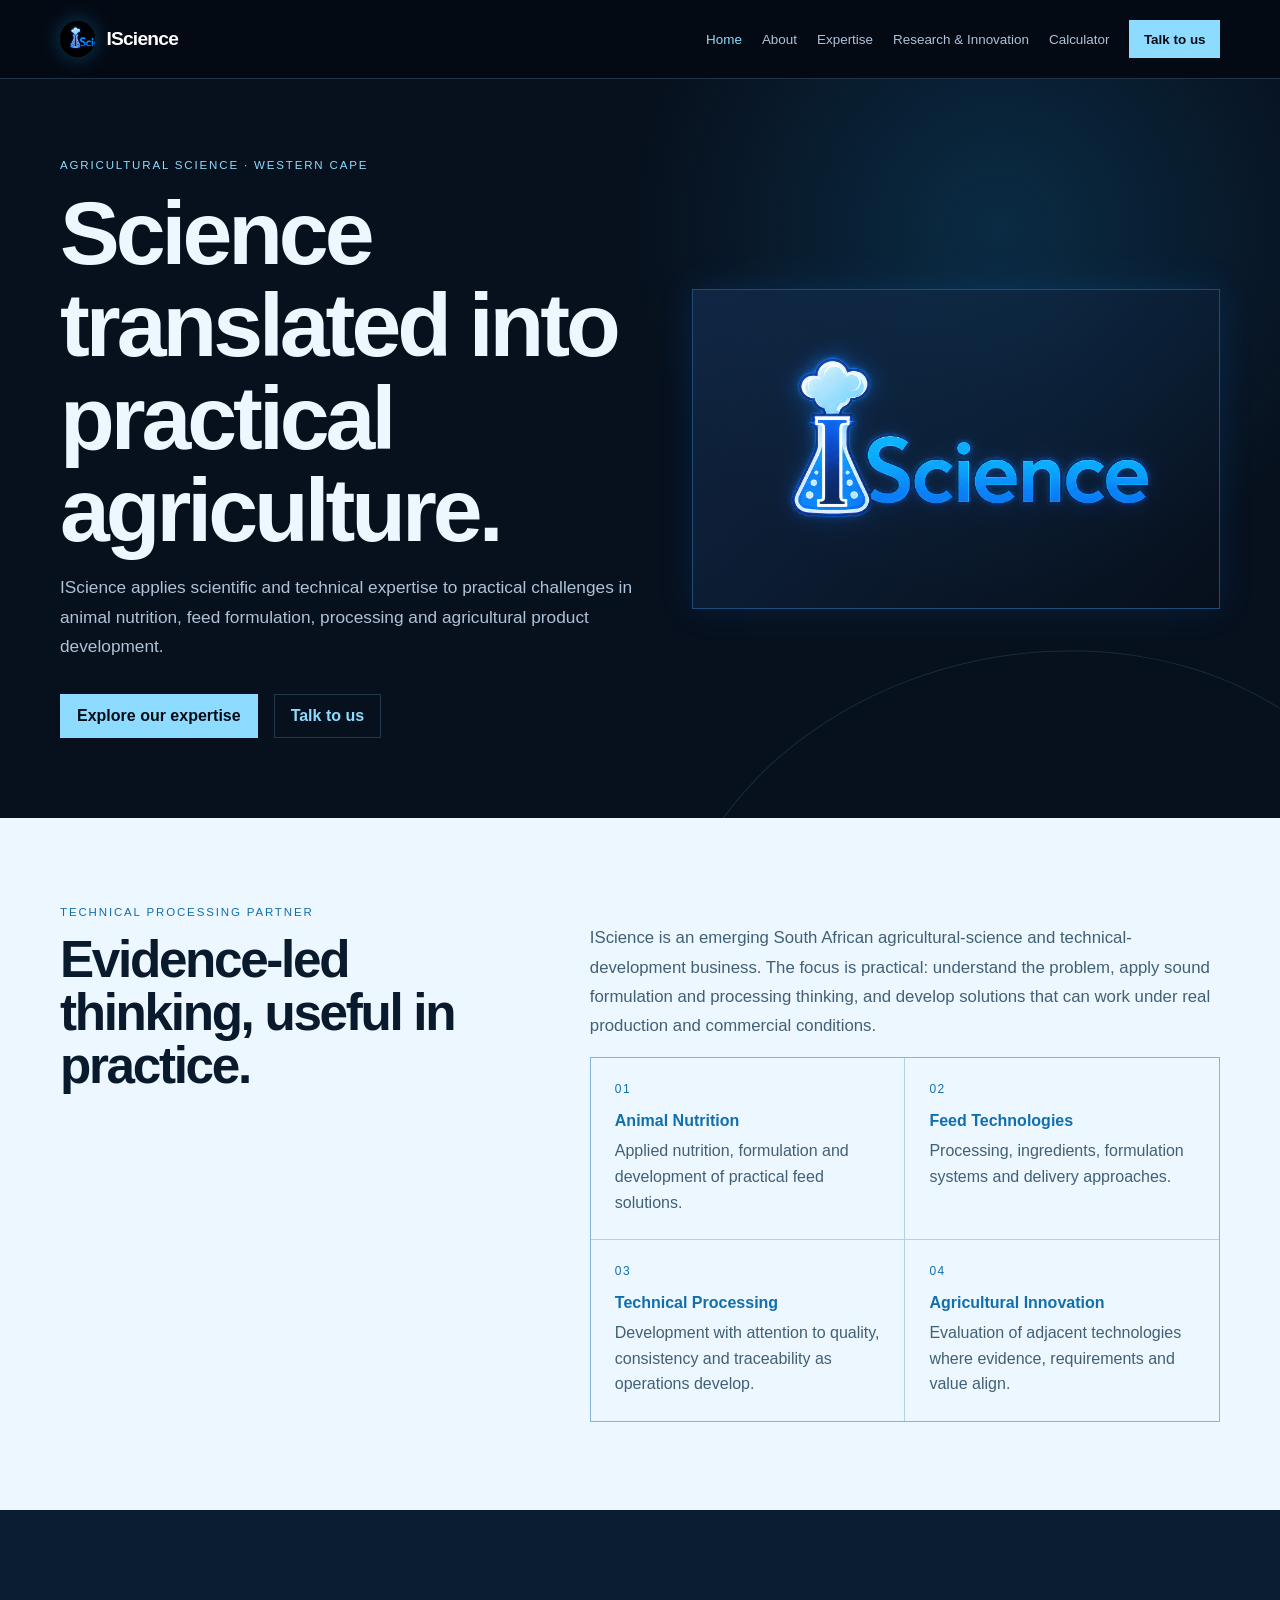
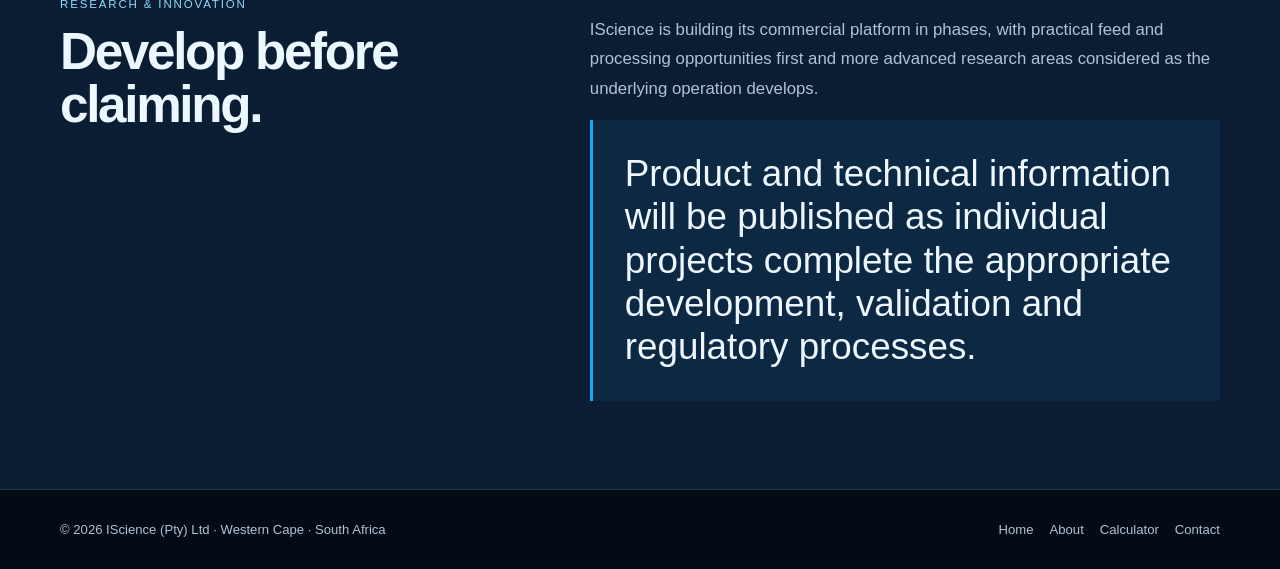
==== index.html @ 3fcf1ebd "Publish existing IScience site on GitHub Pages" ====
<!doctype html>
<html lang="en-ZA">
<head>
  <meta charset="utf-8">
  <meta name="viewport" content="width=device-width, initial-scale=1">
  <title>IScience | Agricultural Science, Nutrition &amp; Feed Technology</title>
  <meta name="description" content="IScience is a Western Cape agricultural science business focused on animal nutrition, feed technology, technical processing and practical product development.">
  <link rel="icon" href="assets/iscience-logo.png" type="image/png">
  <link rel="stylesheet" href="styles.css">
  <script src="script.js" defer></script>
</head>
<body>
  <a class="skip-link" href="#main-content">Skip to content</a>
  <header class="site-header">
    <div class="header-inner">
      <a class="brand" href="index.html" aria-label="IScience home"><img class="brand-mark" src="assets/iscience-logo.png" alt=""><span class="brand-word">IScience</span></a>
      <button class="menu-toggle" type="button" data-menu-toggle aria-controls="site-navigation" aria-expanded="false">Menu</button>
      <nav class="site-nav" id="site-navigation" aria-label="Primary navigation">
        <a href="index.html" aria-current="page">Home</a>
        <a href="about/index.html">About</a>
        <a href="index.html#expertise">Expertise</a>
        <a href="index.html#research">Research &amp; Innovation</a>
        <a href="calculator/index.html">Calculator</a>
        <a href="contact/index.html" class="nav-cta">Talk to us</a>
      </nav>
    </div>
  </header>

  <main id="main-content">
    <section class="hero">
      <div class="container hero-grid">
        <div>
          <p class="eyebrow">Agricultural science · Western Cape</p>
          <h1>Science translated into practical agriculture.</h1>
          <p class="hero-copy">IScience applies scientific and technical expertise to practical challenges in animal nutrition, feed formulation, processing and agricultural product development.</p>
          <div class="actions"><a class="button button-primary" href="#expertise">Explore our expertise</a><a class="button button-secondary" href="contact/index.html">Talk to us</a></div>
        </div>
        <div class="hero-logo"><img src="assets/iscience-logo.png" alt="IScience laboratory flask logo"></div>
      </div>
    </section>

    <section class="light-section section" id="expertise">
      <div class="container section-grid">
        <div><p class="section-kicker">Technical processing partner</p><h2>Evidence-led thinking, useful in practice.</h2></div>
        <div><p class="section-copy">IScience is an emerging South African agricultural-science and technical-development business. The focus is practical: understand the problem, apply sound formulation and processing thinking, and develop solutions that can work under real production and commercial conditions.</p><div class="expertise-grid">
          <div class="expertise-item"><span class="number">01</span><strong>Animal Nutrition</strong><p>Applied nutrition, formulation and development of practical feed solutions.</p></div>
          <div class="expertise-item"><span class="number">02</span><strong>Feed Technologies</strong><p>Processing, ingredients, formulation systems and delivery approaches.</p></div>
          <div class="expertise-item"><span class="number">03</span><strong>Technical Processing</strong><p>Development with attention to quality, consistency and traceability as operations develop.</p></div>
          <div class="expertise-item"><span class="number">04</span><strong>Agricultural Innovation</strong><p>Evaluation of adjacent technologies where evidence, requirements and value align.</p></div>
        </div></div>
      </div>
    </section>

    <section class="dark-section section" id="research">
      <div class="container section-grid">
        <div><p class="section-kicker">Research &amp; innovation</p><h2>Develop before claiming.</h2></div>
        <div><p class="section-copy" style="color: var(--muted)">IScience is building its commercial platform in phases, with practical feed and processing opportunities first and more advanced research areas considered as the underlying operation develops.</p><div class="statement">Product and technical information will be published as individual projects complete the appropriate development, validation and regulatory processes.</div></div>
      </div>
    </section>
  </main>

  <footer class="site-footer"><div class="container footer-inner"><span>© 2026 IScience (Pty) Ltd · Western Cape · South Africa</span><nav class="footer-nav" aria-label="Footer navigation"><a href="index.html">Home</a><a href="about/index.html">About</a><a href="calculator/index.html">Calculator</a><a href="contact/index.html">Contact</a></nav></div></footer>
</body>
</html>
---- styles.css ----
:root {
  --navy-950: #050b15;
  --navy-900: #07101d;
  --navy-800: #0b1d32;
  --blue-700: #126fae;
  --blue-500: #19a8f4;
  --cyan-300: #8ddcff;
  --ice-100: #edf7ff;
  --ice-200: #d8edfc;
  --ink: #081a2c;
  --muted: #afc2d6;
  --line: rgba(141, 220, 255, 0.2);
  --max-width: 1160px;
  font-family: Arial, Helvetica, sans-serif;
  color: var(--ice-100);
  background: var(--navy-950);
}

* { box-sizing: border-box; }
html { scroll-behavior: smooth; }
body { margin: 0; min-width: 0; background: var(--navy-950); }
a { color: inherit; }
a:focus-visible, button:focus-visible, input:focus-visible { outline: 3px solid var(--cyan-300); outline-offset: 3px; }
img { max-width: 100%; height: auto; }
button, input { font: inherit; }
.visually-hidden { position: absolute; width: 1px; height: 1px; padding: 0; margin: -1px; overflow: hidden; clip: rect(0, 0, 0, 0); white-space: nowrap; border: 0; }

.skip-link { position: absolute; left: 1rem; top: -4rem; z-index: 10; padding: .75rem 1rem; background: var(--cyan-300); color: var(--navy-950); font-weight: 700; }
.skip-link:focus { top: 1rem; }
.site-header { position: sticky; top: 0; z-index: 5; border-bottom: 1px solid var(--line); background: rgba(5, 11, 21, .94); backdrop-filter: blur(16px); }
.header-inner, .container { width: min(calc(100% - 2.5rem), var(--max-width)); margin: 0 auto; }
.header-inner { min-height: 78px; display: flex; align-items: center; justify-content: space-between; gap: 1.25rem; }
.brand { display: inline-flex; align-items: center; gap: .7rem; text-decoration: none; font-weight: 800; letter-spacing: -.04em; font-size: 1.2rem; }
.brand-mark { width: 2.2rem; height: 2.2rem; object-fit: cover; object-position: left center; border-radius: 50%; box-shadow: 0 0 20px rgba(25, 168, 244, .35); }
.brand-word { color: #fff; }
.site-nav { display: flex; align-items: center; gap: 1.25rem; font-size: .84rem; color: var(--muted); }
.site-nav a { text-decoration: none; }
.site-nav a:hover, .site-nav a[aria-current="page"] { color: var(--cyan-300); }
.nav-cta { color: var(--navy-950) !important; background: var(--cyan-300); padding: .7rem .9rem; font-weight: 700; }
.menu-toggle { display: none; min-height: 44px; border: 1px solid var(--line); background: transparent; color: #fff; padding: .55rem .7rem; }

.hero { position: relative; overflow: hidden; background: radial-gradient(circle at 78% 20%, rgba(25,168,244,.18), transparent 32%), var(--navy-900); }
.hero::after { content: ""; position: absolute; inset: auto -10% -58% 52%; height: 80%; border: 1px solid rgba(141,220,255,.13); border-radius: 50%; transform: rotate(-12deg); pointer-events: none; }
.hero-grid { display: grid; grid-template-columns: 1.05fr .95fr; align-items: center; gap: 3rem; min-height: 600px; padding: 5rem 0; }
.eyebrow, .section-kicker { margin: 0 0 1rem; color: var(--cyan-300); font-size: .72rem; letter-spacing: .16em; text-transform: uppercase; }
h1, h2, h3 { margin: 0; letter-spacing: -.045em; line-height: 1.03; }
h1 { max-width: 720px; font-size: clamp(2.9rem, 7vw, 6.2rem); }
h2 { font-size: clamp(2rem, 4vw, 3.8rem); }
h3 { font-size: 1.3rem; }
.hero-copy, .lead { max-width: 620px; color: var(--muted); font-size: 1.08rem; line-height: 1.7; }
.actions { display: flex; flex-wrap: wrap; align-items: center; gap: 1rem; margin-top: 2rem; }
.button { display: inline-flex; align-items: center; justify-content: center; min-height: 2.8rem; padding: .75rem 1rem; border: 1px solid transparent; text-decoration: none; font-weight: 700; }
.button-primary { background: var(--cyan-300); color: var(--navy-950); }
.button-secondary { border-color: var(--line); color: var(--cyan-300); }
.hero-logo { display: grid; place-items: center; min-height: 320px; padding: 1.25rem; border: 1px solid #204a77; background: linear-gradient(135deg, rgba(19,45,79,.72), rgba(5,12,22,.25)); box-shadow: 0 0 34px rgba(0,129,255,.14); }
.hero-logo img { width: min(100%, 560px); mix-blend-mode: screen; }

.light-section { background: var(--ice-100); color: var(--ink); }
.light-section .section-kicker { color: var(--blue-700); }
.dark-section { background: var(--navy-800); }
.section { padding: 5.5rem 0; }
.section-grid { display: grid; grid-template-columns: .85fr 1.15fr; gap: 4rem; align-items: start; }
.section-copy { max-width: 690px; color: #416075; font-size: 1.05rem; line-height: 1.75; }
.principles, .expertise-grid { display: grid; grid-template-columns: repeat(2, minmax(0, 1fr)); gap: 1px; background: rgba(18,111,174,.28); border: 1px solid rgba(18,111,174,.28); }
.principle, .expertise-item { padding: 1.5rem; background: var(--ice-100); }
.principle strong, .expertise-item strong { display: block; margin-bottom: .5rem; color: var(--blue-700); }
.principle p, .expertise-item p { margin: 0; color: #416075; line-height: 1.6; }
.number { display: block; margin-bottom: 1rem; color: var(--blue-700); font-size: .75rem; letter-spacing: .12em; }
.statement { padding: 2rem; border-left: 3px solid var(--blue-500); background: rgba(25,168,244,.08); color: var(--ice-100); font-size: clamp(1.35rem, 3vw, 2.3rem); line-height: 1.18; }
.page-hero { padding: 7rem 0 4rem; background: radial-gradient(circle at 82% 25%, rgba(25,168,244,.16), transparent 35%), var(--navy-900); }
.page-hero .lead { margin-bottom: 0; }
.contact-panel { display: grid; grid-template-columns: 1fr 1fr; gap: 2rem; }
.contact-block { padding: 1.5rem; border: 1px solid rgba(25,168,244,.35); background: #f8fcff; }
.contact-block p { color: #416075; line-height: 1.65; }
.contact-block strong { display: block; margin-bottom: .5rem; color: var(--blue-700); }
.pending { color: #416075; font-size: .9rem; }
.site-footer { padding: 2rem 0; border-top: 1px solid var(--line); background: var(--navy-950); color: var(--muted); }
.footer-inner { display: flex; flex-wrap: wrap; align-items: center; justify-content: space-between; gap: 1rem; font-size: .82rem; }
.footer-nav { display: flex; gap: 1rem; }
.footer-nav a { text-decoration: none; }
.footer-nav a:hover { color: var(--cyan-300); }

.calculator-hero { position: relative; overflow: hidden; padding: 5.5rem 0 4rem; background: radial-gradient(circle at 80% 18%, rgba(25,168,244,.2), transparent 34%), linear-gradient(145deg, var(--navy-900), #0a2038); }
.calculator-hero::after { content: ""; position: absolute; width: 22rem; height: 22rem; right: -8rem; bottom: -13rem; border: 1px solid rgba(141,220,255,.2); border-radius: 50%; }
.calculator-hero-grid { display: grid; grid-template-columns: 1.15fr .85fr; align-items: end; gap: 4rem; }
.calculator-hero h1 { font-size: clamp(2.8rem, 6vw, 5.6rem); }
.calculator-intro-note { position: relative; z-index: 1; padding: 1.5rem; border: 1px solid rgba(141,220,255,.28); background: rgba(5,11,21,.55); }
.calculator-intro-note p { margin: .65rem 0 0; color: var(--muted); line-height: 1.65; }
.note-label { color: var(--cyan-300); font-size: .72rem; font-weight: 700; letter-spacing: .14em; text-transform: uppercase; }
.calculator-section { padding: 3.5rem 0 5rem; background: linear-gradient(180deg, var(--ice-100), #dceffc); color: var(--ink); }
.calculator-shell { display: grid; grid-template-columns: minmax(0, 1.65fr) minmax(300px, .75fr); gap: 1.5rem; align-items: start; }
.calculator-form { display: grid; gap: 1.5rem; }
.calculator-panel { border: 1px solid rgba(18,111,174,.25); background: #f9fcff; box-shadow: 0 18px 44px rgba(5,22,39,.08); }
.ingredients-panel, .costs-panel, .results-panel { padding: 1.5rem; }
.panel-heading { display: flex; align-items: end; justify-content: space-between; gap: 2rem; margin-bottom: 1.5rem; }
.panel-heading h2 { font-size: clamp(1.6rem, 3vw, 2.35rem); }
.panel-heading > p { max-width: 33rem; margin: 0; color: #416075; line-height: 1.6; }
.compact-heading { align-items: center; }
.ingredient-table-wrap { width: 100%; overflow-x: auto; }
.ingredient-table { width: 100%; border-spacing: 0; border-collapse: collapse; table-layout: fixed; }
.ingredient-table th { padding: .75rem .65rem; border-bottom: 2px solid var(--blue-700); color: #31566f; font-size: .72rem; letter-spacing: .06em; text-align: left; text-transform: uppercase; }
.ingredient-table th:nth-child(1) { width: 28%; }
.ingredient-table th:nth-child(2) { width: 16%; }
.ingredient-table th:nth-child(3) { width: 19%; }
.ingredient-table th:nth-child(4) { width: 25%; }
.ingredient-table th:nth-child(5) { width: 12%; }
.ingredient-table td { padding: .8rem .65rem; border-bottom: 1px solid rgba(18,111,174,.16); vertical-align: top; }
.ingredient-table input, .field input { width: 100%; min-height: 44px; padding: .65rem .7rem; border: 1px solid #9ab5c9; border-radius: 0; background: #fff; color: var(--ink); }
.ingredient-table input:hover, .field input:hover { border-color: var(--blue-700); }
.ingredient-table input[aria-invalid="true"], .field input[aria-invalid="true"] { border-color: #a92f2f; background: #fff8f8; }
.contribution-value { padding-top: 1.55rem !important; color: var(--blue-700); font-weight: 800; font-variant-numeric: tabular-nums; }
.field-error { display: block; min-height: 1rem; margin-top: .3rem; color: #922c2c; font-size: .74rem; line-height: 1.35; }
.remove-ingredient { min-height: 44px; padding: .55rem .65rem; border: 1px solid rgba(18,111,174,.3); background: transparent; color: #31566f; cursor: pointer; }
.remove-ingredient:hover { border-color: #922c2c; color: #922c2c; }
.calculator-actions { display: flex; flex-wrap: wrap; align-items: center; gap: .75rem; margin-top: 1.25rem; }
.calculator-actions .button, .calculator-actions .text-button { min-height: 44px; cursor: pointer; }
.button-on-light { border-color: rgba(18,111,174,.35); color: var(--blue-700); background: transparent; }
.text-button { padding: .65rem .25rem; border: 0; border-bottom: 1px solid currentColor; background: transparent; color: #416075; }
.inclusion-status { margin-top: 1.25rem; padding: .85rem 1rem; border-left: 3px solid var(--blue-700); background: #e4f3fd; color: #174e71; font-weight: 700; }
.inclusion-status.is-warning { border-left-color: #b06613; background: #fff1dc; color: #75410c; }
.inclusion-status.is-complete { border-left-color: #237657; background: #e5f5ee; color: #14543d; }
.validation-summary { margin-bottom: 1.25rem; padding: 1rem; border-left: 3px solid #a92f2f; background: #fff0f0; color: #742222; }
.validation-summary[hidden] { display: none; }
.validation-summary ul { margin: .5rem 0 0; padding-left: 1.25rem; }
.cost-input-grid { display: grid; grid-template-columns: repeat(2, minmax(0, 1fr)); gap: 1rem 1.25rem; }
.field label { display: block; margin-bottom: .45rem; color: #31566f; font-size: .82rem; font-weight: 700; }
.field-hint { display: block; margin-top: .4rem; color: #58758b; font-size: .75rem; line-height: 1.4; }
.results-panel { position: sticky; top: 98px; background: var(--navy-800); color: var(--ice-100); border-color: #204a77; box-shadow: 0 24px 50px rgba(5,11,21,.2); }
.results-panel .section-kicker { color: var(--cyan-300); }
.cost-ledger { margin: 0; }
.cost-row { display: grid; grid-template-columns: minmax(0, 1fr) auto; gap: 1rem; align-items: baseline; padding: .8rem 0; border-bottom: 1px solid var(--line); }
.cost-row dt { color: var(--muted); font-size: .82rem; line-height: 1.35; }
.cost-row dd { margin: 0; color: #fff; font-weight: 700; font-variant-numeric: tabular-nums; text-align: right; }
.cost-row.is-total { margin-top: .4rem; padding: 1rem 0; border-bottom-color: rgba(141,220,255,.48); }
.cost-row.is-total dt, .cost-row.is-total dd { color: var(--cyan-300); font-size: 1rem; }
.cost-row.is-selling { margin: 1rem -1.5rem 0; padding: 1.15rem 1.5rem; border: 0; background: var(--cyan-300); }
.cost-row.is-selling dt, .cost-row.is-selling dd { color: var(--navy-950); font-size: 1rem; }
.cost-row.is-profit dd { color: #9ee9c9; }
.cost-row.is-secondary { border-bottom: 0; }
.cost-row.is-secondary dt, .cost-row.is-secondary dd { font-size: .76rem; }
.margin-note { margin: 1rem 0 0; color: var(--muted); font-size: .76rem; line-height: 1.55; }
.guardrail-section { padding: 0 0 5rem; background: linear-gradient(180deg, #dceffc, var(--ice-100)); color: var(--ink); }
.guardrail { display: grid; grid-template-columns: .55fr 1.45fr; gap: 2.5rem; padding: 2rem; border: 1px solid rgba(18,111,174,.35); background: #f8fcff; }
.guardrail h2 { font-size: clamp(1.7rem, 3vw, 2.8rem); }
.guardrail p:last-child { margin: 0; color: #416075; line-height: 1.75; }

@media (max-width: 760px) {
  .header-inner, .container { width: min(calc(100% - 1.5rem), var(--max-width)); }
  .header-inner { min-height: 68px; }
  .menu-toggle { display: inline-flex; }
  .site-nav { display: none; position: absolute; left: .75rem; right: .75rem; top: 68px; flex-direction: column; align-items: stretch; gap: 0; padding: .6rem; border: 1px solid var(--line); background: var(--navy-900); }
  .site-nav.is-open { display: flex; }
  .site-nav a { padding: .8rem; }
  .hero-grid, .section-grid, .contact-panel { grid-template-columns: 1fr; gap: 2rem; }
  .calculator-hero-grid, .calculator-shell, .guardrail { grid-template-columns: 1fr; gap: 1.5rem; }
  .calculator-hero { padding: 4rem 0 3rem; }
  .calculator-section { padding: 2rem 0 3rem; }
  .results-panel { position: static; }
  .panel-heading { align-items: flex-start; flex-direction: column; gap: .75rem; }
  .cost-input-grid { grid-template-columns: 1fr; }
  .ingredient-table-wrap { overflow: visible; }
  .ingredient-table { display: block; }
  .ingredient-table thead { position: absolute; width: 1px; height: 1px; padding: 0; margin: -1px; overflow: hidden; clip: rect(0, 0, 0, 0); white-space: nowrap; border: 0; }
  .ingredient-table tbody { display: grid; gap: 1rem; }
  .ingredient-table tr { display: grid; grid-template-columns: 1fr 1fr; gap: .8rem 1rem; padding: 1rem; border: 1px solid rgba(18,111,174,.25); background: #fff; }
  .ingredient-table td { display: block; min-width: 0; padding: 0; border: 0; }
  .ingredient-table td:first-child, .ingredient-table td:nth-child(4) { grid-column: 1 / -1; }
  .ingredient-table td::before { content: attr(data-label); display: block; margin-bottom: .4rem; color: #31566f; font-size: .7rem; font-weight: 700; letter-spacing: .05em; text-transform: uppercase; }
  .contribution-value { padding-top: 0 !important; }
  .ingredient-table td:last-child { display: flex; justify-content: flex-end; }
  .ingredient-table td:last-child::before { display: none; }
  .calculator-actions { align-items: stretch; flex-direction: column; }
  .calculator-actions .button, .calculator-actions .text-button { width: 100%; }
  .guardrail { padding: 1.5rem; }
  .hero-grid { min-height: auto; padding: 4rem 0; }
  .hero-logo { min-height: 210px; }
  .section { padding: 3.8rem 0; }
  .principles, .expertise-grid { grid-template-columns: 1fr; }
  .page-hero { padding: 5rem 0 3rem; }
  .footer-inner { align-items: flex-start; flex-direction: column; }
}

@media (max-width: 430px) {
  .ingredients-panel, .costs-panel, .results-panel { padding: 1rem; }
  .cost-row.is-selling { margin-left: -1rem; margin-right: -1rem; padding-left: 1rem; padding-right: 1rem; }
  .ingredient-table tr { grid-template-columns: 1fr; }
  .ingredient-table td:first-child, .ingredient-table td:nth-child(4) { grid-column: auto; }
}

@media (prefers-reduced-motion: reduce) {
  html { scroll-behavior: auto; }
}
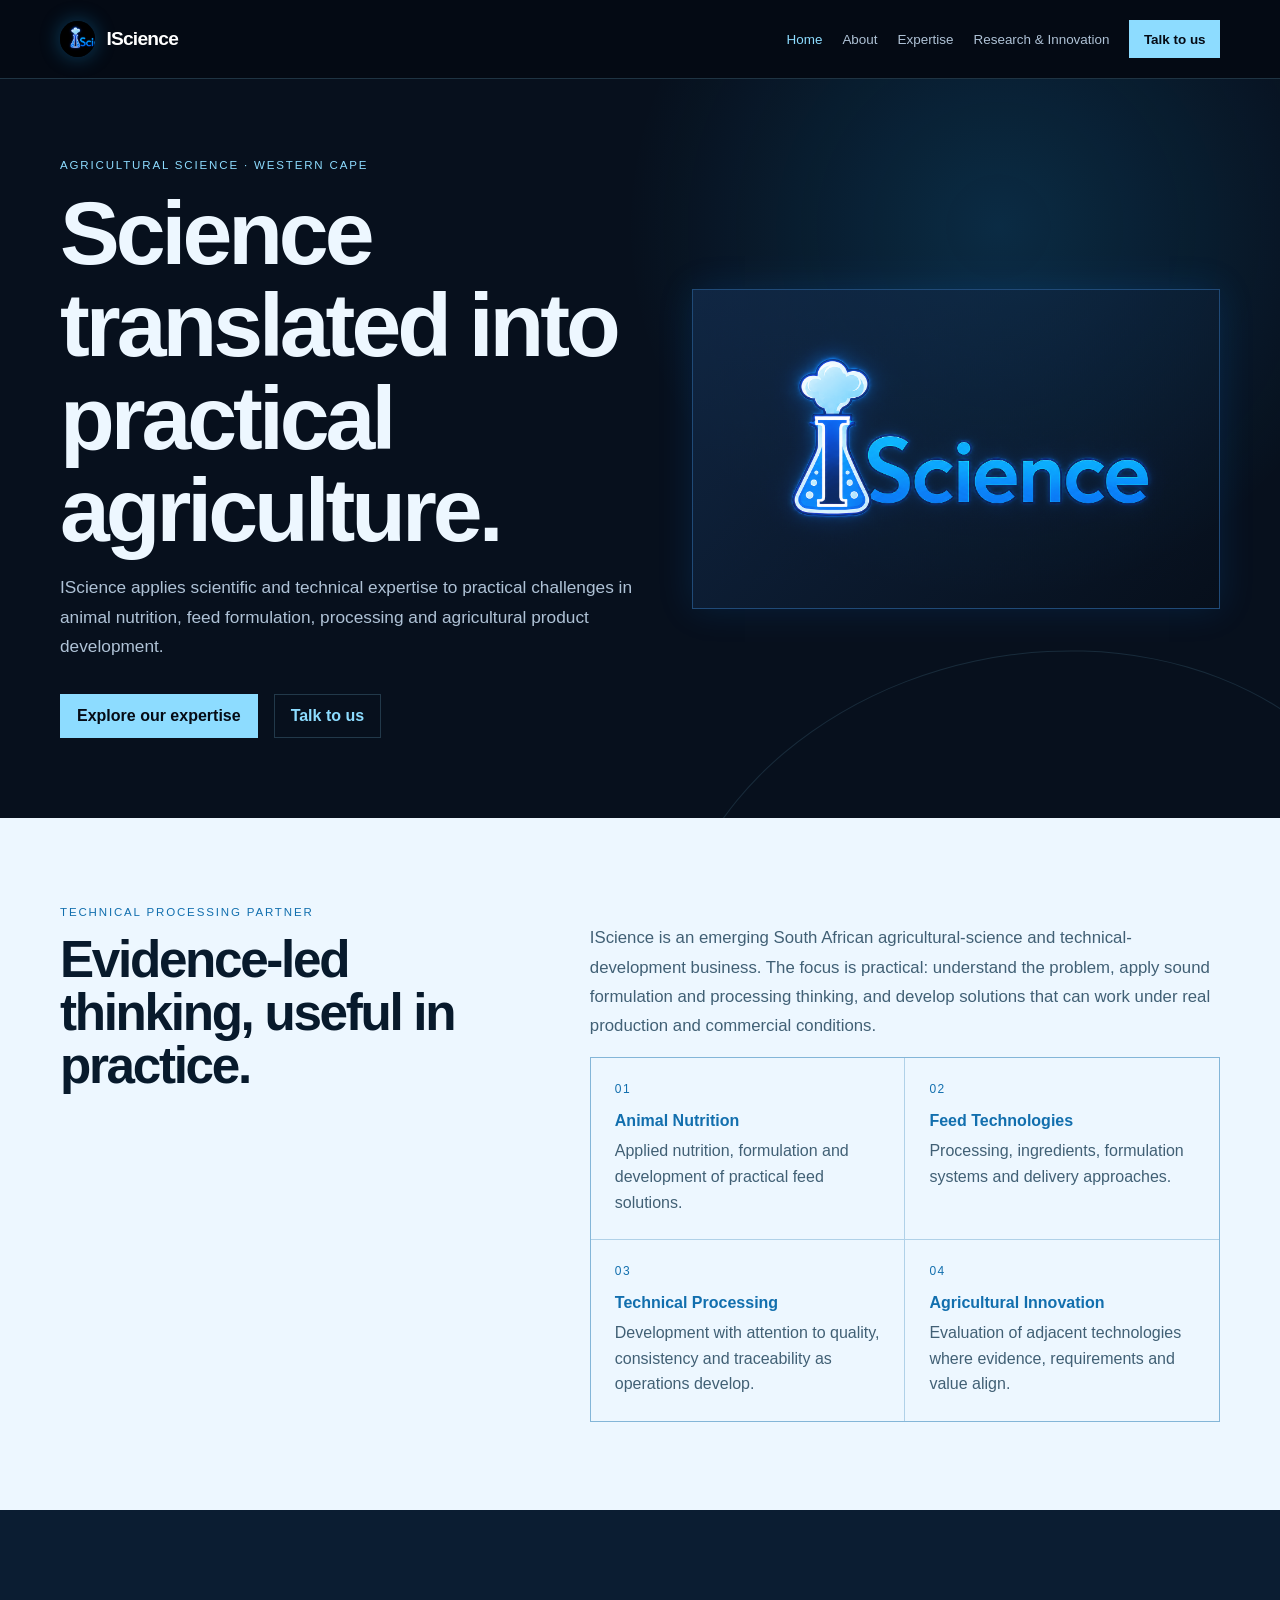
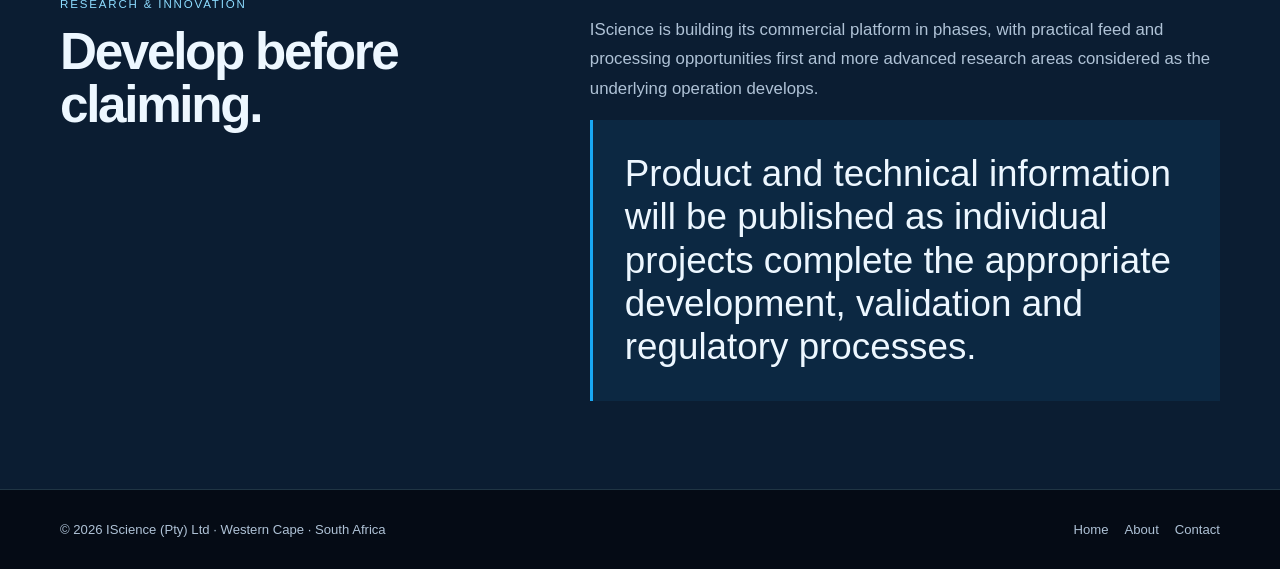
==== commit 92e561a4: "Remove feed cost calculator from public site" ====
--- a/index.html
+++ b/index.html
@@ -20,7 +20,6 @@
         <a href="about/index.html">About</a>
         <a href="index.html#expertise">Expertise</a>
         <a href="index.html#research">Research &amp; Innovation</a>
-        <a href="calculator/index.html">Calculator</a>
         <a href="contact/index.html" class="nav-cta">Talk to us</a>
       </nav>
     </div>
@@ -59,6 +58,6 @@
     </section>
   </main>
 
-  <footer class="site-footer"><div class="container footer-inner"><span>© 2026 IScience (Pty) Ltd · Western Cape · South Africa</span><nav class="footer-nav" aria-label="Footer navigation"><a href="index.html">Home</a><a href="about/index.html">About</a><a href="calculator/index.html">Calculator</a><a href="contact/index.html">Contact</a></nav></div></footer>
+  <footer class="site-footer"><div class="container footer-inner"><span>© 2026 IScience (Pty) Ltd · Western Cape · South Africa</span><nav class="footer-nav" aria-label="Footer navigation"><a href="index.html">Home</a><a href="about/index.html">About</a><a href="contact/index.html">Contact</a></nav></div></footer>
 </body>
 </html>
--- a/styles.css
+++ b/styles.css
@@ -80,70 +80,6 @@
 .footer-nav a { text-decoration: none; }
 .footer-nav a:hover { color: var(--cyan-300); }
 
-.calculator-hero { position: relative; overflow: hidden; padding: 5.5rem 0 4rem; background: radial-gradient(circle at 80% 18%, rgba(25,168,244,.2), transparent 34%), linear-gradient(145deg, var(--navy-900), #0a2038); }
-.calculator-hero::after { content: ""; position: absolute; width: 22rem; height: 22rem; right: -8rem; bottom: -13rem; border: 1px solid rgba(141,220,255,.2); border-radius: 50%; }
-.calculator-hero-grid { display: grid; grid-template-columns: 1.15fr .85fr; align-items: end; gap: 4rem; }
-.calculator-hero h1 { font-size: clamp(2.8rem, 6vw, 5.6rem); }
-.calculator-intro-note { position: relative; z-index: 1; padding: 1.5rem; border: 1px solid rgba(141,220,255,.28); background: rgba(5,11,21,.55); }
-.calculator-intro-note p { margin: .65rem 0 0; color: var(--muted); line-height: 1.65; }
-.note-label { color: var(--cyan-300); font-size: .72rem; font-weight: 700; letter-spacing: .14em; text-transform: uppercase; }
-.calculator-section { padding: 3.5rem 0 5rem; background: linear-gradient(180deg, var(--ice-100), #dceffc); color: var(--ink); }
-.calculator-shell { display: grid; grid-template-columns: minmax(0, 1.65fr) minmax(300px, .75fr); gap: 1.5rem; align-items: start; }
-.calculator-form { display: grid; gap: 1.5rem; }
-.calculator-panel { border: 1px solid rgba(18,111,174,.25); background: #f9fcff; box-shadow: 0 18px 44px rgba(5,22,39,.08); }
-.ingredients-panel, .costs-panel, .results-panel { padding: 1.5rem; }
-.panel-heading { display: flex; align-items: end; justify-content: space-between; gap: 2rem; margin-bottom: 1.5rem; }
-.panel-heading h2 { font-size: clamp(1.6rem, 3vw, 2.35rem); }
-.panel-heading > p { max-width: 33rem; margin: 0; color: #416075; line-height: 1.6; }
-.compact-heading { align-items: center; }
-.ingredient-table-wrap { width: 100%; overflow-x: auto; }
-.ingredient-table { width: 100%; border-spacing: 0; border-collapse: collapse; table-layout: fixed; }
-.ingredient-table th { padding: .75rem .65rem; border-bottom: 2px solid var(--blue-700); color: #31566f; font-size: .72rem; letter-spacing: .06em; text-align: left; text-transform: uppercase; }
-.ingredient-table th:nth-child(1) { width: 28%; }
-.ingredient-table th:nth-child(2) { width: 16%; }
-.ingredient-table th:nth-child(3) { width: 19%; }
-.ingredient-table th:nth-child(4) { width: 25%; }
-.ingredient-table th:nth-child(5) { width: 12%; }
-.ingredient-table td { padding: .8rem .65rem; border-bottom: 1px solid rgba(18,111,174,.16); vertical-align: top; }
-.ingredient-table input, .field input { width: 100%; min-height: 44px; padding: .65rem .7rem; border: 1px solid #9ab5c9; border-radius: 0; background: #fff; color: var(--ink); }
-.ingredient-table input:hover, .field input:hover { border-color: var(--blue-700); }
-.ingredient-table input[aria-invalid="true"], .field input[aria-invalid="true"] { border-color: #a92f2f; background: #fff8f8; }
-.contribution-value { padding-top: 1.55rem !important; color: var(--blue-700); font-weight: 800; font-variant-numeric: tabular-nums; }
-.field-error { display: block; min-height: 1rem; margin-top: .3rem; color: #922c2c; font-size: .74rem; line-height: 1.35; }
-.remove-ingredient { min-height: 44px; padding: .55rem .65rem; border: 1px solid rgba(18,111,174,.3); background: transparent; color: #31566f; cursor: pointer; }
-.remove-ingredient:hover { border-color: #922c2c; color: #922c2c; }
-.calculator-actions { display: flex; flex-wrap: wrap; align-items: center; gap: .75rem; margin-top: 1.25rem; }
-.calculator-actions .button, .calculator-actions .text-button { min-height: 44px; cursor: pointer; }
-.button-on-light { border-color: rgba(18,111,174,.35); color: var(--blue-700); background: transparent; }
-.text-button { padding: .65rem .25rem; border: 0; border-bottom: 1px solid currentColor; background: transparent; color: #416075; }
-.inclusion-status { margin-top: 1.25rem; padding: .85rem 1rem; border-left: 3px solid var(--blue-700); background: #e4f3fd; color: #174e71; font-weight: 700; }
-.inclusion-status.is-warning { border-left-color: #b06613; background: #fff1dc; color: #75410c; }
-.inclusion-status.is-complete { border-left-color: #237657; background: #e5f5ee; color: #14543d; }
-.validation-summary { margin-bottom: 1.25rem; padding: 1rem; border-left: 3px solid #a92f2f; background: #fff0f0; color: #742222; }
-.validation-summary[hidden] { display: none; }
-.validation-summary ul { margin: .5rem 0 0; padding-left: 1.25rem; }
-.cost-input-grid { display: grid; grid-template-columns: repeat(2, minmax(0, 1fr)); gap: 1rem 1.25rem; }
-.field label { display: block; margin-bottom: .45rem; color: #31566f; font-size: .82rem; font-weight: 700; }
-.field-hint { display: block; margin-top: .4rem; color: #58758b; font-size: .75rem; line-height: 1.4; }
-.results-panel { position: sticky; top: 98px; background: var(--navy-800); color: var(--ice-100); border-color: #204a77; box-shadow: 0 24px 50px rgba(5,11,21,.2); }
-.results-panel .section-kicker { color: var(--cyan-300); }
-.cost-ledger { margin: 0; }
-.cost-row { display: grid; grid-template-columns: minmax(0, 1fr) auto; gap: 1rem; align-items: baseline; padding: .8rem 0; border-bottom: 1px solid var(--line); }
-.cost-row dt { color: var(--muted); font-size: .82rem; line-height: 1.35; }
-.cost-row dd { margin: 0; color: #fff; font-weight: 700; font-variant-numeric: tabular-nums; text-align: right; }
-.cost-row.is-total { margin-top: .4rem; padding: 1rem 0; border-bottom-color: rgba(141,220,255,.48); }
-.cost-row.is-total dt, .cost-row.is-total dd { color: var(--cyan-300); font-size: 1rem; }
-.cost-row.is-selling { margin: 1rem -1.5rem 0; padding: 1.15rem 1.5rem; border: 0; background: var(--cyan-300); }
-.cost-row.is-selling dt, .cost-row.is-selling dd { color: var(--navy-950); font-size: 1rem; }
-.cost-row.is-profit dd { color: #9ee9c9; }
-.cost-row.is-secondary { border-bottom: 0; }
-.cost-row.is-secondary dt, .cost-row.is-secondary dd { font-size: .76rem; }
-.margin-note { margin: 1rem 0 0; color: var(--muted); font-size: .76rem; line-height: 1.55; }
-.guardrail-section { padding: 0 0 5rem; background: linear-gradient(180deg, #dceffc, var(--ice-100)); color: var(--ink); }
-.guardrail { display: grid; grid-template-columns: .55fr 1.45fr; gap: 2.5rem; padding: 2rem; border: 1px solid rgba(18,111,174,.35); background: #f8fcff; }
-.guardrail h2 { font-size: clamp(1.7rem, 3vw, 2.8rem); }
-.guardrail p:last-child { margin: 0; color: #416075; line-height: 1.75; }
-
 @media (max-width: 760px) {
   .header-inner, .container { width: min(calc(100% - 1.5rem), var(--max-width)); }
   .header-inner { min-height: 68px; }
@@ -152,26 +88,6 @@
   .site-nav.is-open { display: flex; }
   .site-nav a { padding: .8rem; }
   .hero-grid, .section-grid, .contact-panel { grid-template-columns: 1fr; gap: 2rem; }
-  .calculator-hero-grid, .calculator-shell, .guardrail { grid-template-columns: 1fr; gap: 1.5rem; }
-  .calculator-hero { padding: 4rem 0 3rem; }
-  .calculator-section { padding: 2rem 0 3rem; }
-  .results-panel { position: static; }
-  .panel-heading { align-items: flex-start; flex-direction: column; gap: .75rem; }
-  .cost-input-grid { grid-template-columns: 1fr; }
-  .ingredient-table-wrap { overflow: visible; }
-  .ingredient-table { display: block; }
-  .ingredient-table thead { position: absolute; width: 1px; height: 1px; padding: 0; margin: -1px; overflow: hidden; clip: rect(0, 0, 0, 0); white-space: nowrap; border: 0; }
-  .ingredient-table tbody { display: grid; gap: 1rem; }
-  .ingredient-table tr { display: grid; grid-template-columns: 1fr 1fr; gap: .8rem 1rem; padding: 1rem; border: 1px solid rgba(18,111,174,.25); background: #fff; }
-  .ingredient-table td { display: block; min-width: 0; padding: 0; border: 0; }
-  .ingredient-table td:first-child, .ingredient-table td:nth-child(4) { grid-column: 1 / -1; }
-  .ingredient-table td::before { content: attr(data-label); display: block; margin-bottom: .4rem; color: #31566f; font-size: .7rem; font-weight: 700; letter-spacing: .05em; text-transform: uppercase; }
-  .contribution-value { padding-top: 0 !important; }
-  .ingredient-table td:last-child { display: flex; justify-content: flex-end; }
-  .ingredient-table td:last-child::before { display: none; }
-  .calculator-actions { align-items: stretch; flex-direction: column; }
-  .calculator-actions .button, .calculator-actions .text-button { width: 100%; }
-  .guardrail { padding: 1.5rem; }
   .hero-grid { min-height: auto; padding: 4rem 0; }
   .hero-logo { min-height: 210px; }
   .section { padding: 3.8rem 0; }
@@ -180,13 +96,6 @@
   .footer-inner { align-items: flex-start; flex-direction: column; }
 }
 
-@media (max-width: 430px) {
-  .ingredients-panel, .costs-panel, .results-panel { padding: 1rem; }
-  .cost-row.is-selling { margin-left: -1rem; margin-right: -1rem; padding-left: 1rem; padding-right: 1rem; }
-  .ingredient-table tr { grid-template-columns: 1fr; }
-  .ingredient-table td:first-child, .ingredient-table td:nth-child(4) { grid-column: auto; }
-}
-
 @media (prefers-reduced-motion: reduce) {
   html { scroll-behavior: auto; }
 }
